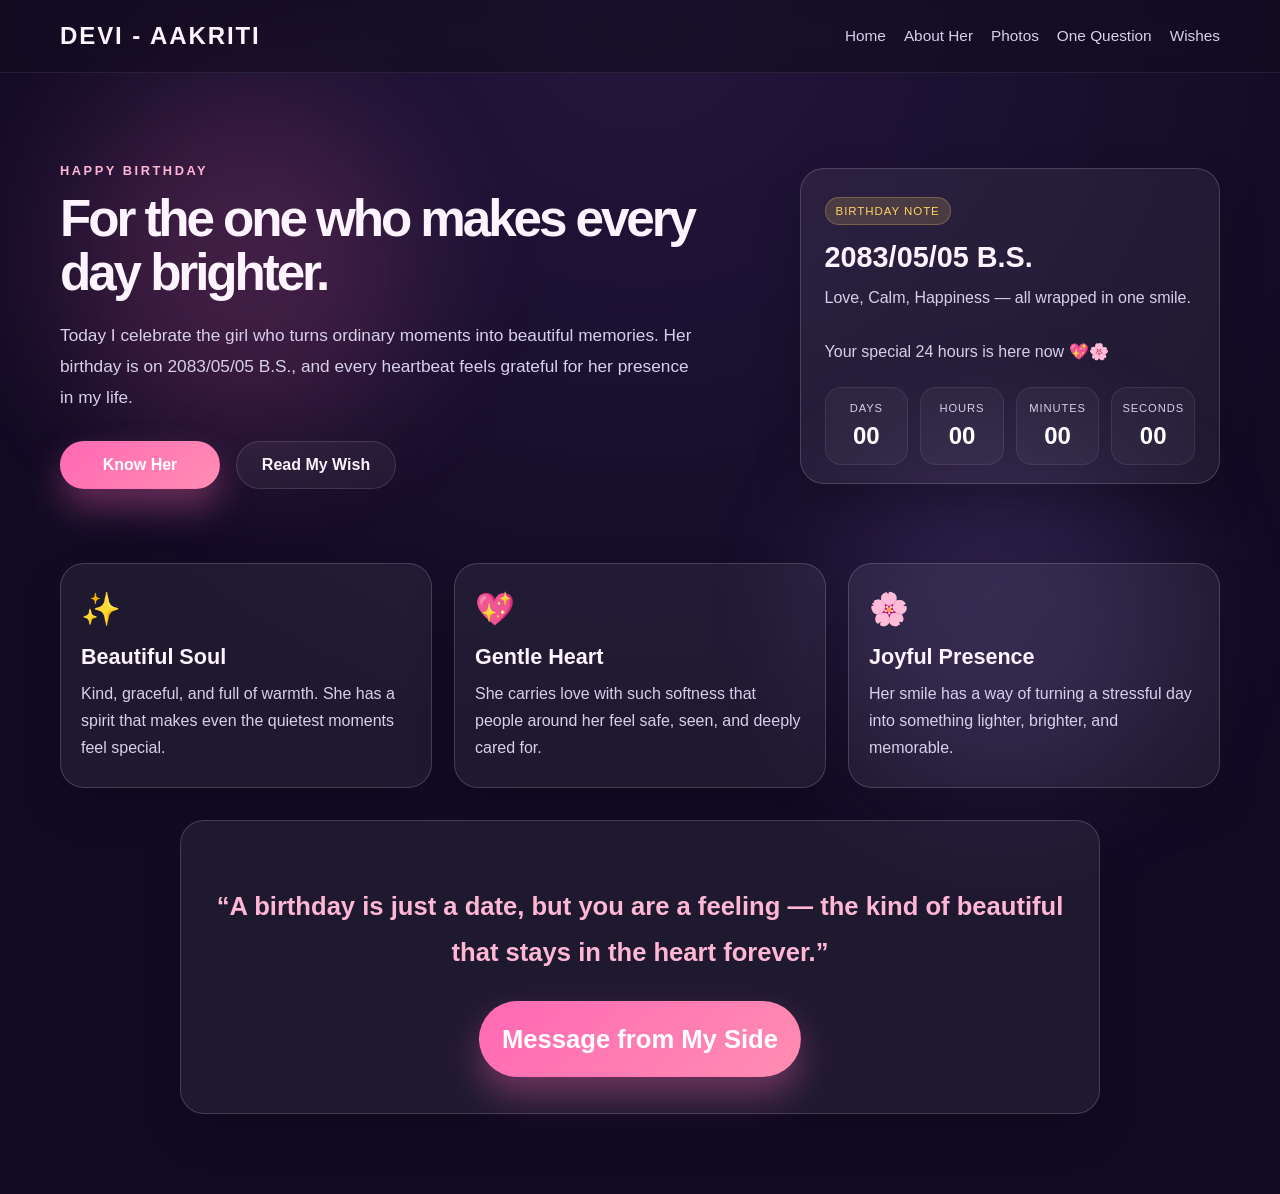
==== index.html @ 9d980c29 "Add files via upload" ====
<!DOCTYPE html>
<html lang="en">
<head>
    <meta charset="UTF-8" />
    <meta name="viewport" content="width=device-width, initial-scale=1.0" />
    <title>Her Birthday | Devi - Aakriti</title>
    <link rel="stylesheet" href="style.css" />
</head>
<body class="page-home">
    <div class="bg-glow glow-one"></div>
    <div class="bg-glow glow-two"></div>

    <header class="site-header">
        <div class="container nav-wrap">
            <a href="index.html" class="brand">Devi - Aakriti</a>
            <nav class="main-nav" aria-label="Main navigation">
                <a href="index.html">Home</a>
                <a href="pages/abouther.html">About Her</a>
                <a href="pages/photos.html">Photos</a>
                <a href="pages/lovequestion.html">One Question</a>
                <a href="pages/lastwish.html">Wishes</a>
            </nav>
        </div>
    </header>

    <main class="container">
        <section class="hero">
            <div class="hero-text">
                <p class="eyebrow">Happy Birthday</p>
                <h1>For the one who makes every day brighter.</h1>
                <p class="hero-copy">
                    Today I celebrate the girl who turns ordinary moments into beautiful memories.
                    Her birthday is on 2083/05/05 B.S., and every heartbeat feels grateful for her presence in my life.
                </p>
                <div class="hero-actions">
                    <a class="btn primary" href="pages/abouther.html">Know Her</a>
                    <a class="btn secondary" href="pages/lastwish.html">Read My Wish</a>
                </div>
            </div>

            <div class="hero-card">
                <div class="mini-badge">Birthday Note</div>
                <h2>2083/05/05 B.S.</h2>
                <p>Love, Calm, Happiness — all wrapped in one smile.
                </br>
                <br>
                   Your special 24 hours is here now 💖🌸
                </p>

                <ul class="count-list" aria-label="Birthday countdown">
                    <li>
                        <span>Days</span>
                        <strong id="days">--</strong>
                    </li>
                    <li>
                        <span>Hours</span>
                        <strong id="hours">--</strong>
                    </li>
                    <li>
                        <span>Minutes</span>
                        <strong id="minutes">--</strong>
                    </li>
                    <li>
                        <span>Seconds</span>
                        <strong id="seconds">--</strong>
                    </li>
                </ul>
            </div>
        </section>

        <section class="featured-grid" aria-label="Highlights">
            <article class="feature-card">
                <span class="feature-icon">✨</span>
                <h3>Beautiful Soul</h3>
                <p>Kind, graceful, and full of warmth. She has a spirit that makes even the quietest moments feel special.</p>
            </article>
            <article class="feature-card">
                <span class="feature-icon">💖</span>
                <h3>Gentle Heart</h3>
                <p>She carries love with such softness that people around her feel safe, seen, and deeply cared for.</p>
            </article>
            <article class="feature-card">
                <span class="feature-icon">🌸</span>
                <h3>Joyful Presence</h3>
                <p>Her smile has a way of turning a stressful day into something lighter, brighter, and memorable.</p>
            </article>
        </section>

        <section class="quote-box">
            <p>
                “A birthday is just a date, but you are a feeling — the kind of beautiful that stays in the heart forever.”
            </p>
            <a href="pages/passpagebeforeprivatemsg.html" class="btn primary" id="privateMessageLink">Message from My Side</a>
        </section>
    </main>

    <script src="javascript.js"></script>
</body>
</html>
---- style.css ----
:root {
    --bg: #120b24;
    --bg-soft: #1a1134;
    --card: rgba(255, 255, 255, 0.08);
    --card-strong: rgba(255, 255, 255, 0.12);
    --stroke: rgba(255, 255, 255, 0.16);
    --text: #fdf4ff;
    --muted: #d8d0eb;
    --pink: #ff69b4;
    --pink-soft: #ffb7d5;
    --purple: #a78bfa;
    --lavender: #d8b4fe;
    --gold: #ffd166;
}

* {
    box-sizing: border-box;
}

html {
    scroll-behavior: smooth;
}

body {
    margin: 0;
    font-family: 'Segoe UI', Tahoma, Geneva, Verdana, sans-serif;
    background: radial-gradient(circle at top, #23163d, var(--bg) 55%);
    color: var(--text);
    min-height: 100vh;
}

img {
    max-width: 100%;
    display: block;
}

 a {
    text-decoration: none;
    color: inherit;
}

.container {
    width: min(1160px, calc(100% - 32px));
    margin: 0 auto;
}

.bg-glow {
    position: fixed;
    width: 22rem;
    height: 22rem;
    border-radius: 50%;
    filter: blur(70px);
    opacity: 0.45;
    z-index: 0;
    pointer-events: none;
}

.glow-one {
    background: rgba(255, 105, 180, 0.4);
    top: 10%;
    left: 5%;
}

.glow-two {
    background: rgba(167, 139, 250, 0.35);
    right: 8%;
    bottom: 12%;
}

.site-header {
    position: sticky;
    top: 0;
    z-index: 15;
    backdrop-filter: blur(10px);
    background: rgba(17, 11, 29, 0.55);
    border-bottom: 1px solid rgba(255,255,255,0.08);
}

.nav-wrap {
    display: flex;
    align-items: center;
    justify-content: space-between;
    gap: 20px;
    min-height: 72px;
}

.brand {
    font-size: 1.5rem;
    font-weight: 700;
    letter-spacing: 0.08em;
    text-transform: uppercase;
}

.main-nav {
    display: flex;
    align-items: center;
    flex-wrap: wrap;
    justify-content: center;
    gap: 18px;
    font-size: 0.96rem;
    color: var(--muted);
}

.main-nav a {
    transition: color 0.25s ease;
}

.main-nav a:hover {
    color: var(--pink-soft);
}

.hero {
    position: relative;
    z-index: 1;
    display: grid;
    grid-template-columns: 1.2fr 0.8fr;
    align-items: center;
    gap: 36px;
    padding: 90px 0 48px;
}

.eyebrow {
    margin: 0 0 14px;
    font-size: 0.8rem;
    letter-spacing: 0.2em;
    text-transform: uppercase;
    color: var(--pink-soft);
    font-weight: 700;
}

.hero-text h1 {
    margin: 0;
    font-size: clamp(2.5rem, 4vw, 5rem);
    line-height: 1.05;
    letter-spacing: -0.06em;
}

.hero-copy {
    color: var(--muted);
    font-size: 1.08rem;
    line-height: 1.8;
    max-width: 640px;
    margin: 20px 0 0;
}

.hero-actions {
    display: flex;
    flex-wrap: wrap;
    gap: 16px;
    margin-top: 28px;
}

.btn {
    display: inline-flex;
    align-items: center;
    justify-content: center;
    min-width: 160px;
    padding: 14px 22px;
    border-radius: 999px;
    font-weight: 700;
    transition: transform 0.2s ease, box-shadow 0.2s ease;
    border: 1px solid transparent;
}

.btn:hover {
    transform: translateY(-2px);
}

.btn.primary {
    background: linear-gradient(135deg, var(--pink), #ff8db2);
    color: white;
    box-shadow: 0 18px 35px rgba(255, 105, 180, 0.35);
}

.btn.secondary {
    background: rgba(255,255,255,0.05);
    border-color: rgba(255,255,255,0.12);
    color: var(--text);
}

.hero-card,
.feature-card,
.quote-box,
.story-card,
.trait,
.timeline-item,
.photo-card,
.question-box,
.wish-card {
    background: rgba(255,255,255,0.06);
    border: 1px solid var(--stroke);
    border-radius: 24px;
    box-shadow: 0 20px 45px rgba(0, 0, 0, 0.18);
}

.hero-card {
    position: relative;
    padding: 28px 24px 18px;
    max-width: 440px;
    justify-self: end;
}

.mini-badge {
    display: inline-flex;
    padding: 7px 10px;
    border-radius: 999px;
    font-size: 0.72rem;
    letter-spacing: 0.08em;
    text-transform: uppercase;
    background: rgba(255, 209, 102, 0.16);
    color: var(--gold);
    border: 1px solid rgba(255, 209, 102, 0.25);
}

.hero-card h2 {
    margin: 16px 0 10px;
    font-size: clamp(1.8rem, 2vw, 2.6rem);
}

.hero-card p {
    margin: 0;
    color: var(--muted);
    line-height: 1.7;
}

.count-list {
    list-style: none;
    padding: 0;
    margin: 22px 0 0;
    display: grid;
    grid-template-columns: repeat(4, minmax(0, 1fr));
    gap: 12px;
}

.count-list li {
    background: rgba(255,255,255,0.04);
    border: 1px solid rgba(255,255,255,0.08);
    border-radius: 16px;
    padding: 14px 10px;
    text-align: center;
}

.count-list span {
    display: block;
    font-size: 0.7rem;
    color: var(--muted);
    text-transform: uppercase;
    letter-spacing: 0.08em;
}

.count-list strong {
    display: block;
    margin-top: 8px;
    font-size: 1.5rem;
    color: #fff;
}

.featured-grid {
    position: relative;
    z-index: 1;
    display: grid;
    grid-template-columns: repeat(3, minmax(0, 1fr));
    gap: 22px;
    margin-top: 26px;
    margin-bottom: 32px;
}

.feature-card {
    padding: 26px 20px;
}

.feature-icon {
    font-size: 2rem;
    display: inline-block;
    margin-bottom: 16px;
}

.feature-card h3 {
    margin: 0 0 10px;
    font-size: 1.35rem;
}

.feature-card p {
    margin: 0;
    color: var(--muted);
    line-height: 1.7;
}

.quote-box {
    position: relative;
    z-index: 1;
    max-width: 920px;
    margin: 0 auto 80px;
    padding: 36px 30px;
    text-align: center;
    font-size: clamp(1.15rem, 2vw, 1.6rem);
    color: var(--pink-soft);
    font-weight: 600;
    line-height: 1.8;
}

.page-content,
.photo-page,
.question-wrap,
.wish-page {
    position: relative;
    z-index: 1;
    padding: 72px 0 80px;
}

.story-card {
    padding: 32px 28px;
}

.story-card h1,
.photo-page h1,
.question-box h1,
.wish-card h1 {
    font-size: clamp(2.2rem, 3vw, 3.4rem);
    margin: 0 0 18px;
}

.story-card p,
.wish-card p,
.question-box p {
    color: var(--muted);
    line-height: 1.8;
    font-size: 1.06rem;
}

.story-card .highlight {
    color: var(--pink-soft);
    font-weight: 700;
}

.traits-grid {
    display: grid;
    grid-template-columns: repeat(3, minmax(0, 1fr));
    gap: 20px;
    margin-top: 24px;
}

.trait {
    padding: 24px 20px;
}

.trait h3 {
    margin: 0 0 10px;
    font-size: 1.25rem;
}

.trait p {
    margin: 0;
    color: var(--muted);
    line-height: 1.7;
}

.timeline {
    display: grid;
    gap: 18px;
    margin-top: 26px;
}

.timeline-item {
    display: grid;
    grid-template-columns: 80px 1fr;
    align-items: center;
    gap: 18px;
    padding: 18px 20px;
}

.timeline-badge {
    width: 60px;
    height: 60px;
    border-radius: 50%;
    display: grid;
    place-items: center;
    background: linear-gradient(135deg, var(--pink), var(--purple));
    font-weight: 700;
}

.timeline-item p {
    margin: 0;
    color: var(--muted);
    line-height: 1.7;
}

.photo-page h1 {
    margin-bottom: 24px;
}

.gallery {
    display: grid;
    grid-template-columns: repeat(3, minmax(0, 1fr));
    gap: 22px;
}

.photo-card {
    padding: 10px;
    overflow: hidden;
}

.photo-card img {
    width: 100%;
    height: 330px;
    object-fit: cover;
    border-radius: 18px;
}

.photo-card.tall img { height: 420px; }

.question-box {
    max-width: 820px;
    margin: 0 auto;
    padding: 38px 30px;
    text-align: center;
}

.answer-row {
    position: relative;
    display: flex;
    justify-content: center;
    align-items: center;
    gap: 18px;
    min-height: 100px;
    margin: 24px 0 12px;
}

.answer-row button {
    border: 0;
    border-radius: 999px;
    padding: 14px 24px;
    font-size: 1rem;
    font-weight: 700;
    cursor: pointer;
    transition: transform 0.2s ease;
}

.answer-row button:hover {
    transform: translateY(-2px);
}

.yes-btn {
    background: linear-gradient(135deg, #ff7eb6, #ff4ca3);
    color: white;
}

.no-btn {
    background: rgba(255,255,255,0.08);
    border: 1px solid rgba(255,255,255,0.12);
    color: var(--text);
}

.answer-text {
    min-height: 48px;
    font-weight: 600;
    color: var(--pink-soft);
}

.answer-text.happy {
    color: #b3ffb0;
}

.wish-card {
    max-width: 900px;
    margin: 0 auto;
    padding: 38px 28px;
    text-align: center;
}

.wish-card .wish-quote {
    margin: 26px 0;
    padding: 20px 18px;
    border-radius: 16px;
    background: rgba(255,255,255,0.04);
    color: var(--pink-soft);
    font-weight: 700;
    line-height: 1.8;
}

@media (max-width: 860px) {
    .hero,
    .featured-grid,
    .traits-grid,
    .gallery {
        grid-template-columns: 1fr;
    }

    .hero-card {
        justify-self: stretch;
        max-width: none;
    }

    .site-header {
        position: static;
    }

    .nav-wrap {
        flex-direction: column;
        justify-content: center;
        padding: 18px 0;
    }

    .main-nav {
        gap: 8px 18px;
    }

    .answer-row {
        flex-direction: column;
        min-height: 120px;
    }
}

@media (max-width: 520px) {
    .hero {
        padding-top: 54px;
    }

    .count-list {
        grid-template-columns: repeat(2, minmax(0, 1fr));
    }

    .timeline-item {
        grid-template-columns: 1fr;
        text-align: center;
    }

    .timeline-badge {
        margin: 0 auto;
    }
}
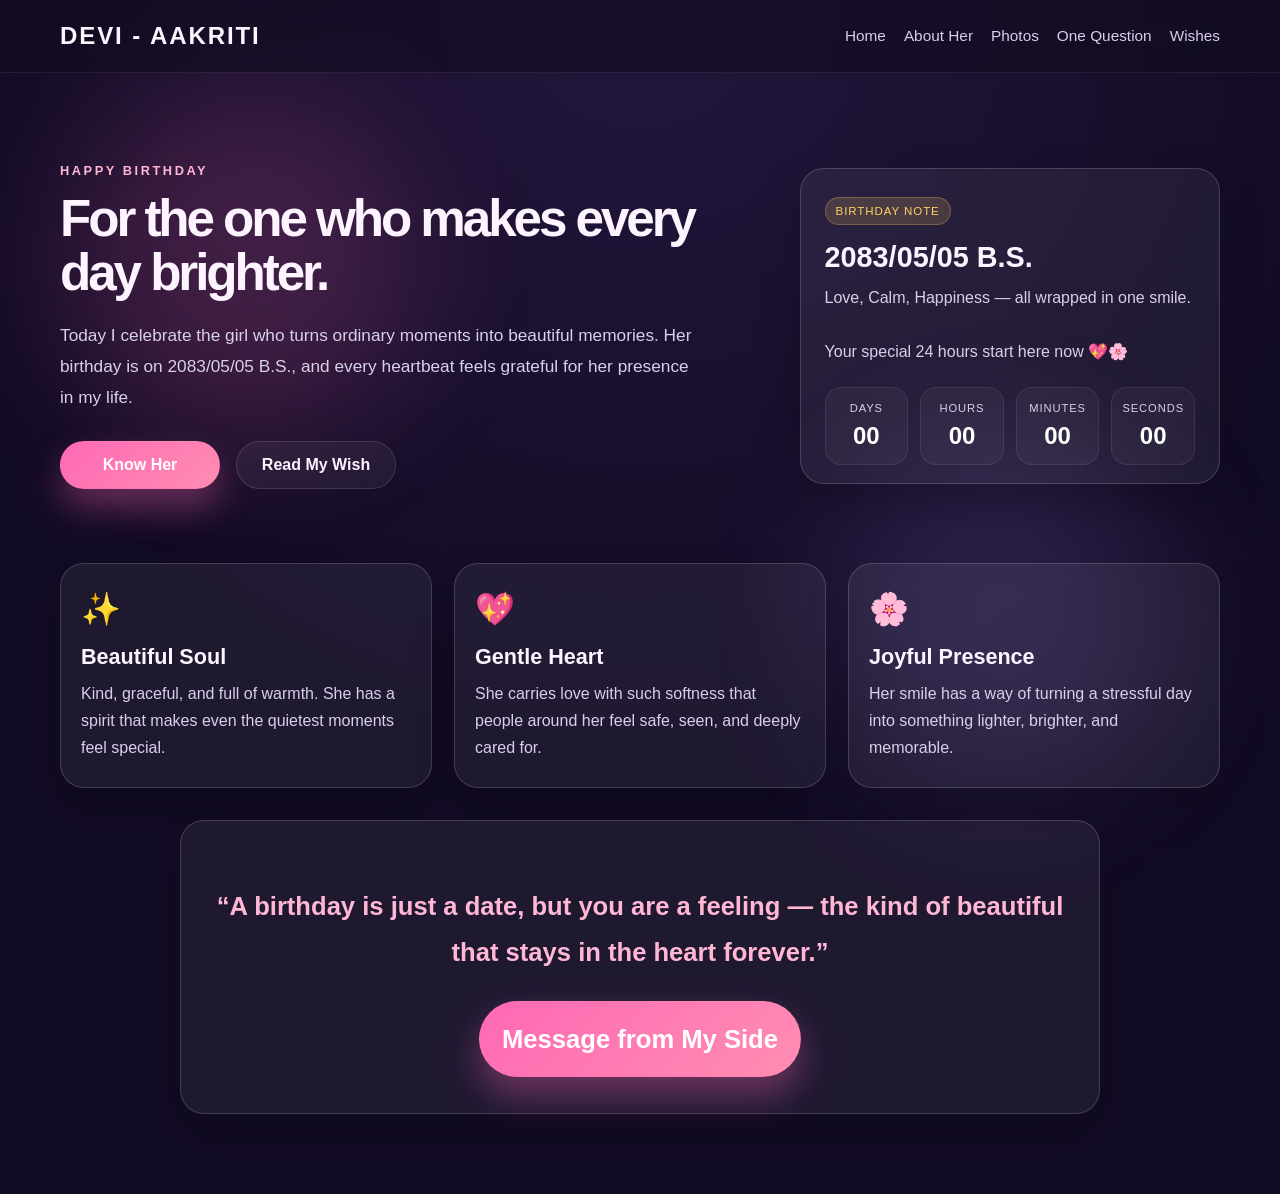
==== commit b93bd02c: "Aakriti-birthdayy" ====
--- a/index.html
+++ b/index.html
@@ -44,7 +44,7 @@
                 <p>Love, Calm, Happiness — all wrapped in one smile.
                 </br>
                 <br>
-                   Your special 24 hours is here now 💖🌸
+                   Your special 24 hours start here now 💖🌸
                 </p>
 
                 <ul class="count-list" aria-label="Birthday countdown">
